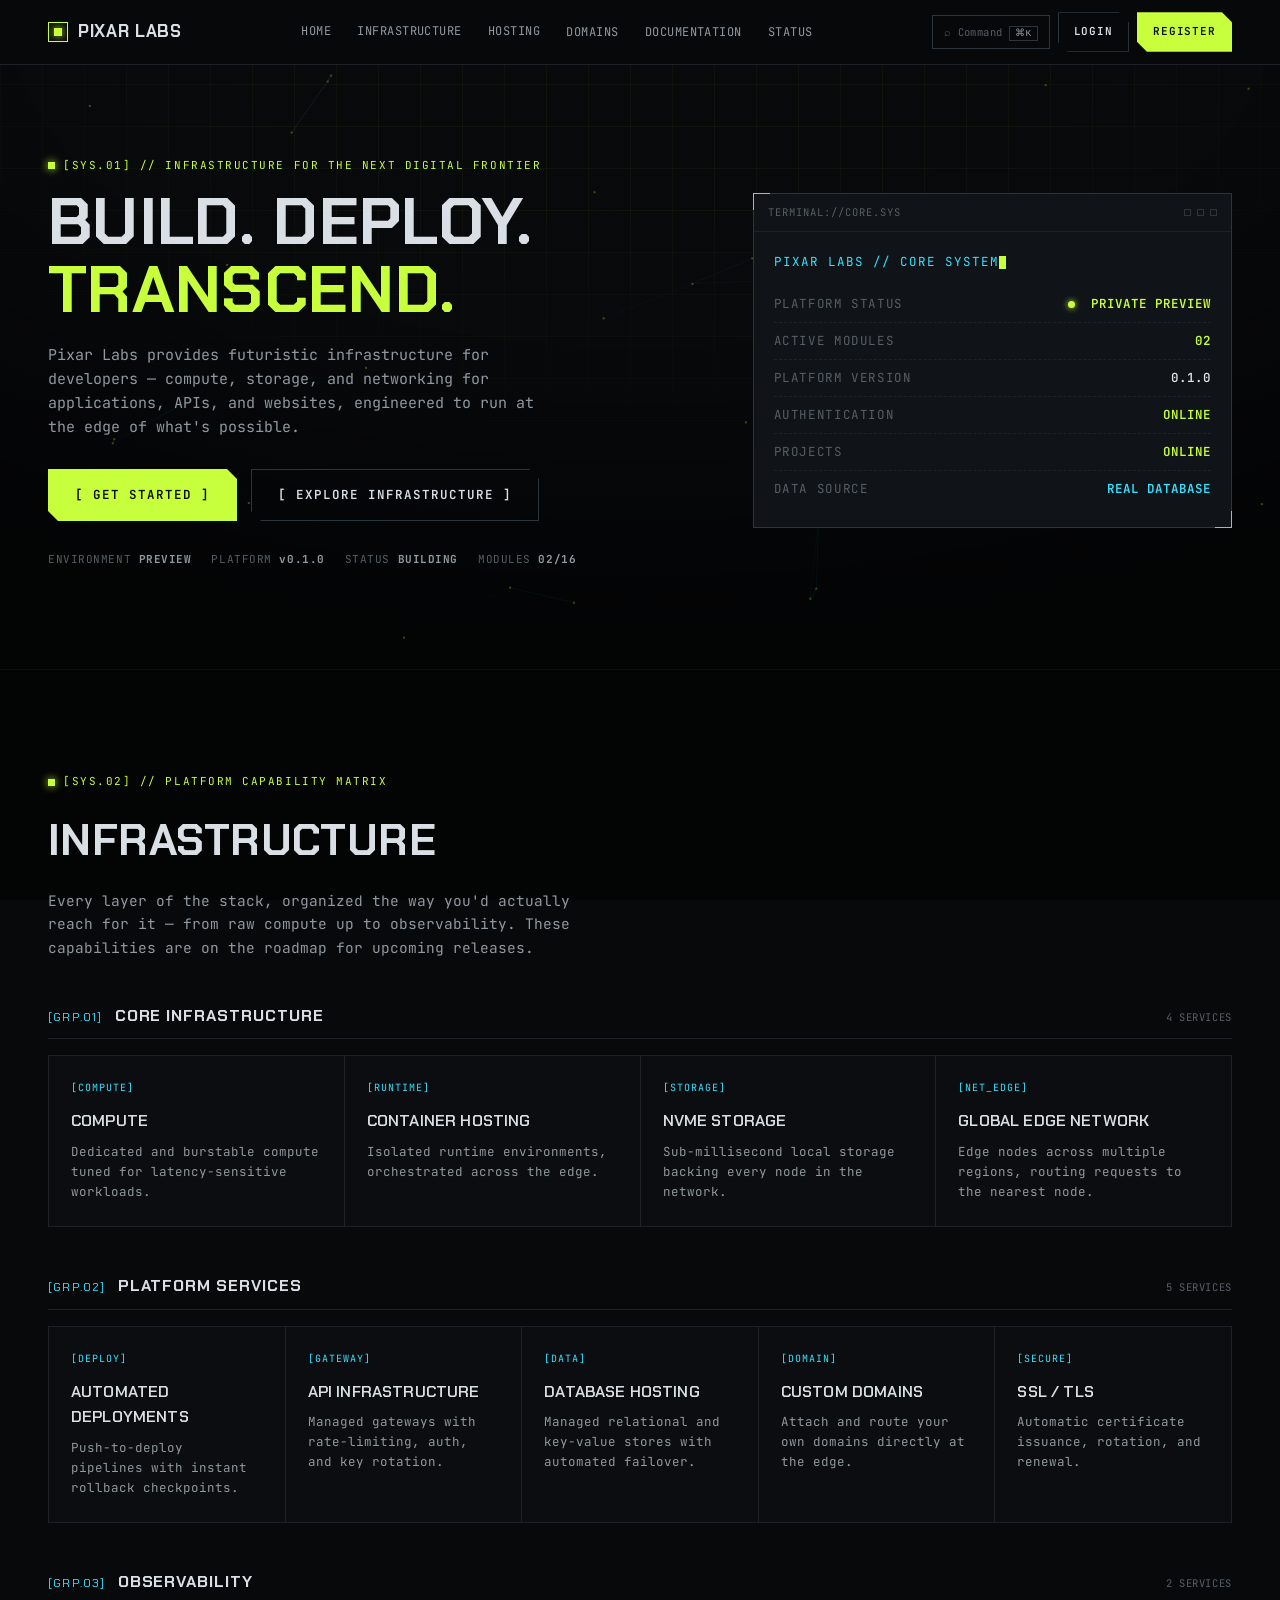
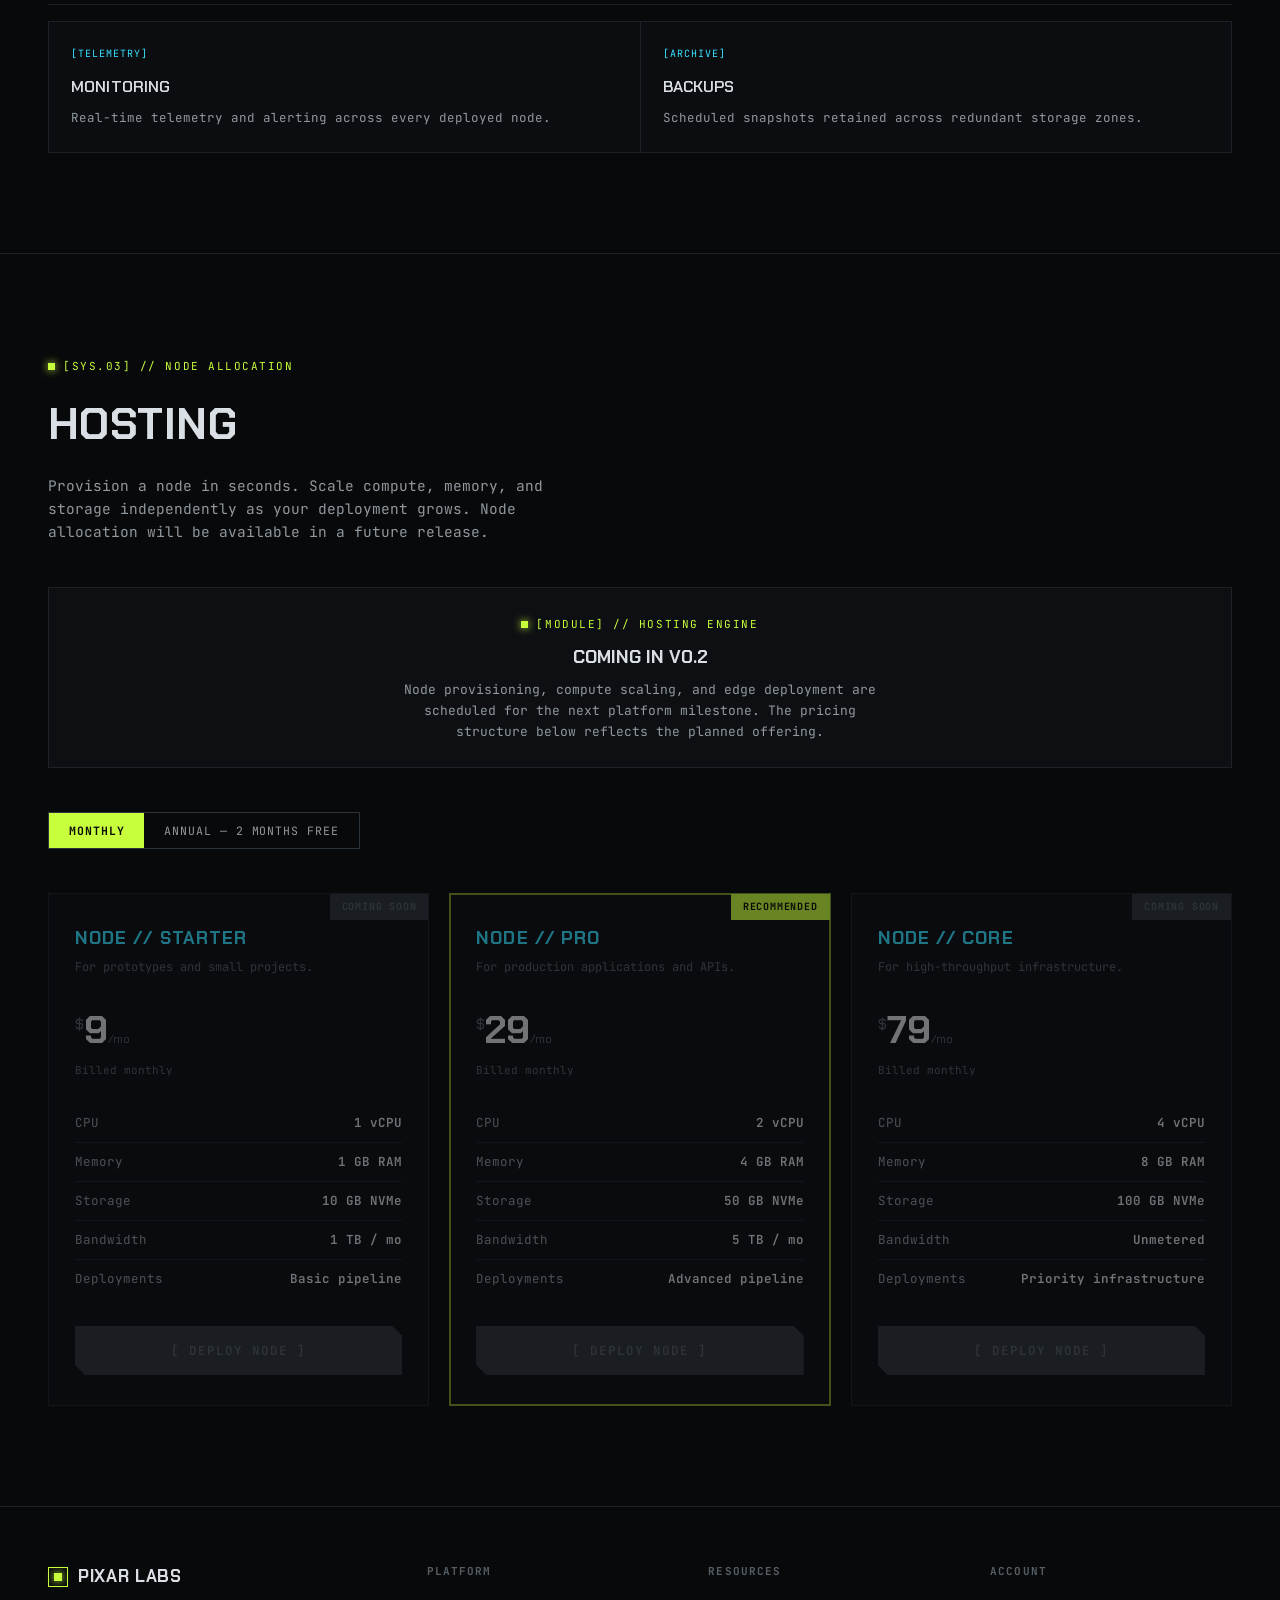
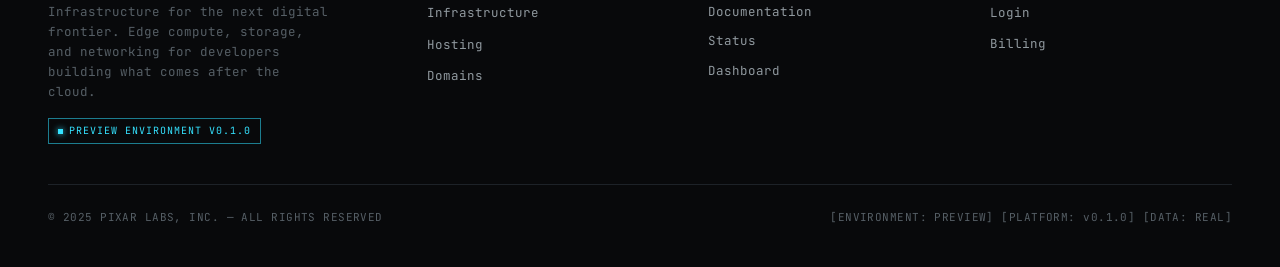
==== public/index.html @ 9d943b20 "Pixar Labs v0.1.0 — auth + projects" ====
<!DOCTYPE html>
<html lang="en">
<head>
<meta charset="UTF-8">
<meta name="viewport" content="width=device-width, initial-scale=1.0">
<title>Pixar Labs // Infrastructure for the Next Digital Frontier</title>
<link rel="preconnect" href="https://fonts.googleapis.com">
<link href="https://fonts.googleapis.com/css2?family=Chakra+Petch:wght@400;500;600;700&family=JetBrains+Mono:wght@400;500;600;700;800&display=swap" rel="stylesheet">
<link rel="stylesheet" href="css/style.css">
</head>
<body>

<div class="bg-grid"></div>
<div class="bg-scanline"></div>
<div class="bg-vignette"></div>

<header>
  <div class="nav-wrap">
    <a href="index.html" class="logo">
      <span class="mark"></span> Pixar Labs
    </a>
    <nav class="nav-links">
      <a href="#hero">Home</a>
      <a href="#infrastructure">Infrastructure</a>
      <a href="#hosting">Hosting</a>
      <a href="dashboard.html" id="navDashboardLink" style="display:none;">Dashboard</a>
      <button class="navlink" onclick="showStatusModal('Domains')">Domains</button>
      <button class="navlink" onclick="showStatusModal('Documentation')">Documentation</button>
      <button class="navlink" onclick="showStatusModal('Status')">Status</button>
    </nav>
    <div class="nav-actions">
      <button class="cmdk-trigger" onclick="openCmdk()" aria-label="Open command palette">⌕ <span class="hint">Command <kbd>⌘K</kbd></span></button>
      <a class="btn btn-sm" href="login.html" id="navLoginBtn">Login</a>
      <a class="btn btn-primary btn-sm" href="signup.html" id="navRegisterBtn">Register</a>
      <div class="nav-user" id="navUserArea" style="display:none;">
        <span class="name" id="navUserName"></span>
        <button class="btn btn-ghost-sm" onclick="handleLogout()">Logout</button>
      </div>
      <button class="mobile-toggle" onclick="toggleMobileMenu()" aria-label="Toggle menu">
        <span></span><span></span><span></span>
      </button>
    </div>
  </div>
</header>

<div class="mobile-menu" id="mobileMenu">
  <div class="container">
    <a href="#hero" onclick="toggleMobileMenu()">Home</a>
    <a href="#infrastructure" onclick="toggleMobileMenu()">Infrastructure</a>
    <a href="#hosting" onclick="toggleMobileMenu()">Hosting</a>
    <a href="dashboard.html" id="mobileDashboardLink" style="display:none;" onclick="toggleMobileMenu()">Dashboard</a>
    <button class="navlink" onclick="showStatusModal('Domains');toggleMobileMenu();">Domains</button>
    <button class="navlink" onclick="showStatusModal('Documentation');toggleMobileMenu();">Documentation</button>
    <button class="navlink" onclick="showStatusModal('Status');toggleMobileMenu();">Status</button>
    <a href="login.html" class="navlink" id="mobileLoginBtn" onclick="toggleMobileMenu()">Login</a>
    <a href="signup.html" class="navlink" id="mobileRegisterBtn" onclick="toggleMobileMenu()">Register</a>
    <button class="navlink" id="mobileLogoutBtn" onclick="handleLogout();toggleMobileMenu();" style="display:none;">Logout</button>
  </div>
</div>

<section class="hero" id="hero">
  <canvas id="netCanvas"></canvas>
  <div class="container hero-grid">
    <div>
      <div class="eyebrow">[SYS.01] // Infrastructure for the next digital frontier</div>
      <h1>Build. Deploy.<br><span>Transcend.</span></h1>
      <p class="lead">Pixar Labs provides futuristic infrastructure for developers — compute, storage, and networking for applications, APIs, and websites, engineered to run at the edge of what's possible.</p>
      <div class="hero-cta">
        <a class="btn btn-primary" href="signup.html" id="heroCtaRegister">[ Get Started ]</a>
        <a class="btn btn-primary" href="dashboard.html" id="heroCtaDashboard" style="display:none;">[ Launch Project ]</a>
        <a class="btn" href="#infrastructure">[ Explore Infrastructure ]</a>
      </div>
      <div class="hero-meta">
        <span>ENVIRONMENT <b>PREVIEW</b></span>
        <span>PLATFORM <b>v0.1.0</b></span>
        <span>STATUS <b>BUILDING</b></span>
        <span>MODULES <b>02/16</b></span>
      </div>
    </div>

    <div class="term">
      <div class="term-bar">
        <span>terminal://core.sys</span>
        <div class="term-dots"><span></span><span></span><span></span></div>
      </div>
      <div class="term-body">
        <div class="term-title">PIXAR LABS // CORE SYSTEM<span class="term-cursor"></span></div>
        <div class="term-row"><span class="k">PLATFORM STATUS</span><span class="v ok"><span class="status-dot"></span>&nbsp; PRIVATE PREVIEW</span></div>
        <div class="term-row"><span class="k">ACTIVE MODULES</span><span class="v ok">02</span></div>
        <div class="term-row"><span class="k">PLATFORM VERSION</span><span class="v">0.1.0</span></div>
        <div class="term-row"><span class="k">AUTHENTICATION</span><span class="v ok">ONLINE</span></div>
        <div class="term-row"><span class="k">PROJECTS</span><span class="v ok">ONLINE</span></div>
        <div class="term-row"><span class="k">DATA SOURCE</span><span class="v low">REAL DATABASE</span></div>
      </div>
    </div>
  </div>
</section>

<section class="section" id="infrastructure">
  <div class="container">
    <div class="section-head">
      <div class="eyebrow">[SYS.02] // Platform capability matrix</div>
      <h2>Infrastructure</h2>
      <p>Every layer of the stack, organized the way you'd actually reach for it — from raw compute up to observability. These capabilities are on the roadmap for upcoming releases.</p>
    </div>
    <div id="infraGroups"></div>
  </div>
</section>

<section class="section" id="hosting">
  <div class="container">
    <div class="section-head">
      <div class="eyebrow">[SYS.03] // Node allocation</div>
      <h2>Hosting</h2>
      <p>Provision a node in seconds. Scale compute, memory, and storage independently as your deployment grows. Node allocation will be available in a future release.</p>
    </div>

    <div class="coming-soon-banner">
      <div class="eyebrow">[MODULE] // Hosting Engine</div>
      <h3>Coming in v0.2</h3>
      <p>Node provisioning, compute scaling, and edge deployment are scheduled for the next platform milestone. The pricing structure below reflects the planned offering.</p>
    </div>

    <div class="pricing-toggle">
      <button class="active" id="toggleMonthly" onclick="setCycle('monthly')">Monthly</button>
      <button id="toggleAnnual" onclick="setCycle('annual')">Annual — 2 months free</button>
    </div>

    <div class="plans" id="plansGrid"></div>
  </div>
</section>

<footer>
  <div class="container">
    <div class="footer-grid">
      <div class="footer-brand">
        <div class="logo"><span class="mark"></span> Pixar Labs</div>
        <p>Infrastructure for the next digital frontier. Edge compute, storage, and networking for developers building what comes after the cloud.</p>
        <div class="env-tag" style="margin-top:16px;">Preview Environment v0.1.0</div>
      </div>
      <div>
        <h4>Platform</h4>
        <a href="#infrastructure">Infrastructure</a>
        <a href="#hosting">Hosting</a>
        <button class="navlink" onclick="showStatusModal('Domains')">Domains</button>
      </div>
      <div>
        <h4>Resources</h4>
        <button class="navlink" onclick="showStatusModal('Documentation')">Documentation</button>
        <button class="navlink" onclick="showStatusModal('Status')">Status</button>
        <a href="dashboard.html">Dashboard</a>
      </div>
      <div>
        <h4>Account</h4>
        <a href="login.html" id="footerLoginBtn">Login</a>
        <button class="navlink" onclick="showStatusModal('Billing')">Billing</button>
      </div>
    </div>
    <div class="footer-bottom">
      <span>© 2025 PIXAR LABS, INC. — ALL RIGHTS RESERVED</span>
      <span>[ENVIRONMENT: PREVIEW] [PLATFORM: v0.1.0] [DATA: REAL]</span>
    </div>
  </div>
</footer>

<!-- Status Modal -->
<div class="modal-overlay" id="modalOverlay">
  <div class="modal-box" id="modalBox">
    <div class="modal-bar">
      <span id="modalBarLabel">Module Status</span>
      <button onclick="closeModal()" aria-label="Close">×</button>
    </div>
    <div class="modal-body">
      <div class="status-chip" id="modalChip">NOT ENABLED</div>
      <h3 id="modalTitle">Module Status</h3>
      <p id="modalMsg"></p>
      <button class="btn btn-block" onclick="closeModal()">[ Acknowledge ]</button>
    </div>
  </div>
</div>

<!-- Command Palette -->
<div class="cmdk-overlay" id="cmdkOverlay">
  <div class="cmdk-box">
    <div class="cmdk-head">Pixar Labs // Command</div>
    <div class="cmdk-input-row">
      <input id="cmdkInput" type="text" placeholder="Search commands..." autocomplete="off">
    </div>
    <div class="cmdk-list" id="cmdkList"></div>
  </div>
</div>

<div class="toast-stack" id="toastStack"></div>

<script src="js/app.js"></script>
<script>
// Page-specific init
document.addEventListener("DOMContentLoaded", () => {
  initNetworkCanvas();
  initCommandPalette();
  renderInfra();
  renderPlans();
  checkAuthState();
});
</script>
</body>
</html>
---- public/css/style.css ----
/* ============================================================
   PIXAR LABS — DESIGN SYSTEM (v0.1.0)
   ============================================================ */
:root{
  --bg:            #08090b;
  --bg-alt:        #0b0d10;
  --panel:         #0d0f13;
  --panel-raised:  #101318;
  --border:        #1d2228;
  --border-bright: #2c343c;
  --text:          #d9dfe4;
  --text-mid:      #90999f;
  --text-dim:      #565f66;
  --accent:        #c8ff3d;
  --accent-dim:    #7c9b2a;
  --accent-2:      #35e2ff;
  --accent-2-dim:  #1c7d8f;
  --danger:        #ff4d5e;
  --warn:          #ffb020;
  --neutral:       #7d8790;
  --font-display:  'Chakra Petch', sans-serif;
  --font-mono:     'JetBrains Mono', monospace;
  --grid-line:     rgba(200,255,61,0.035);
}

*{margin:0;padding:0;box-sizing:border-box;}
html{scroll-behavior:smooth;}
body{
  background:var(--bg);
  color:var(--text);
  font-family:var(--font-mono);
  font-size:14px;
  line-height:1.6;
  overflow-x:hidden;
  position:relative;
  min-height:100vh;
}
::selection{background:var(--accent);color:#08090b;}
a{color:inherit;text-decoration:none;}
button{font-family:inherit;cursor:pointer;}
ul{list-style:none;}
img{max-width:100%;display:block;}
input,select,textarea{font-family:inherit;}

a:focus-visible, button:focus-visible, input:focus-visible, select:focus-visible, textarea:focus-visible{
  outline:2px solid var(--accent);
  outline-offset:2px;
}

/* ============================================================
   AMBIENT LAYERS
   ============================================================ */
.bg-grid{
  position:fixed;inset:0;z-index:0;pointer-events:none;
  background-image:
    linear-gradient(var(--grid-line) 1px, transparent 1px),
    linear-gradient(90deg, var(--grid-line) 1px, transparent 1px);
  background-size:42px 42px;
  mask-image:radial-gradient(ellipse 80% 60% at 50% 0%, black 40%, transparent 90%);
}
.bg-scanline{
  position:fixed;inset:0;z-index:1;pointer-events:none;
  background:repeating-linear-gradient(to bottom, rgba(255,255,255,0.018) 0px, rgba(255,255,255,0.018) 1px, transparent 1px, transparent 3px);
  opacity:.5;
}
.bg-vignette{
  position:fixed;inset:0;z-index:1;pointer-events:none;
  background:radial-gradient(ellipse 90% 70% at 50% 0%, transparent 55%, rgba(0,0,0,0.55) 100%);
}
@media (prefers-reduced-motion: reduce){
  html{scroll-behavior:auto;}
  *{animation-duration:0.001s !important; animation-iteration-count:1 !important; transition-duration:0.001s !important;}
}

/* ============================================================
   TECHNICAL PRIMITIVES
   ============================================================ */
.eyebrow{
  display:inline-flex;align-items:center;gap:8px;
  font-size:11px;letter-spacing:.14em;color:var(--accent);
  text-transform:uppercase;margin-bottom:14px;
}
.eyebrow::before{content:"";width:7px;height:7px;background:var(--accent);box-shadow:0 0 8px var(--accent);display:inline-block;}
.section-head{max-width:760px;margin-bottom:44px;}
.section-head h2{font-family:var(--font-display);font-weight:700;font-size:clamp(28px,4vw,44px);letter-spacing:.01em;text-transform:uppercase;margin-bottom:14px;}
.section-head p{color:var(--text-mid);max-width:560px;font-size:14.5px;}
.container{max-width:1240px;margin:0 auto;padding:0 28px;}
.section{position:relative;z-index:2;padding:100px 0;border-bottom:1px solid var(--border);}

.status-dot{width:7px;height:7px;border-radius:50%;display:inline-block;background:var(--accent);box-shadow:0 0 6px var(--accent);animation:pulse-dot 2.4s ease-in-out infinite;}
.status-dot.warn{background:var(--warn);box-shadow:0 0 6px var(--warn);}
.status-dot.danger{background:var(--danger);box-shadow:0 0 6px var(--danger);}
.status-dot.neutral{background:var(--neutral);box-shadow:none;animation:none;}
.status-dot.cyan{background:var(--accent-2);box-shadow:0 0 6px var(--accent-2);}
@keyframes pulse-dot{0%,100%{opacity:1;}50%{opacity:.35;}}

.btn{
  font-family:var(--font-mono);font-size:12.5px;font-weight:600;letter-spacing:.08em;text-transform:uppercase;
  padding:15px 26px;border:1px solid var(--border-bright);background:transparent;color:var(--text);
  display:inline-flex;align-items:center;gap:10px;position:relative;
  transition:border-color .18s ease, color .18s ease, background .18s ease;
  clip-path:polygon(0 0, calc(100% - 10px) 0, 100% 10px, 100% 100%, 10px 100%, 0 calc(100% - 10px));
}
.btn:hover{border-color:var(--accent);color:var(--accent);}
.btn-primary{background:var(--accent);border-color:var(--accent);color:#0a0c05;}
.btn-primary:hover{background:#d9ff6b;border-color:#d9ff6b;color:#0a0c05;box-shadow:0 0 22px rgba(200,255,61,0.35);}
.btn-primary:disabled{opacity:.4;cursor:not-allowed;box-shadow:none;background:var(--accent);}
.btn-ghost-sm{padding:8px 12px;font-size:10.5px;}
.btn-block{width:100%;justify-content:center;}
.btn-sm{padding:10px 16px;font-size:11px;}
.btn-cyan{border-color:var(--accent-2-dim);color:var(--accent-2);}
.btn-cyan:hover{border-color:var(--accent-2);color:var(--accent-2);box-shadow:0 0 16px rgba(53,226,255,.2);}
.btn-danger{border-color:#7a2028;color:var(--danger);}
.btn-danger:hover{border-color:var(--danger);color:var(--danger);box-shadow:0 0 16px rgba(255,77,94,.2);}

.panel{background:var(--panel);border:1px solid var(--border);position:relative;}
.panel::before{content:"";position:absolute;top:-1px;left:-1px;width:14px;height:14px;border-top:1px solid var(--accent);border-left:1px solid var(--accent);opacity:.8;}
.panel::after{content:"";position:absolute;bottom:-1px;right:-1px;width:14px;height:14px;border-bottom:1px solid var(--accent);border-right:1px solid var(--accent);opacity:.8;}
.panel.cyan::before{border-color:var(--accent-2);}
.panel.cyan::after{border-color:var(--accent-2);}
.panel.danger::before{border-color:var(--danger);}
.panel.danger::after{border-color:var(--danger);}
.panel-head{display:flex;align-items:center;justify-content:space-between;padding:12px 16px;border-bottom:1px solid var(--border);font-size:11px;letter-spacing:.1em;color:var(--text-dim);text-transform:uppercase;gap:10px;flex-wrap:wrap;}
.panel-head .id{color:var(--accent-2);}
.panel-body{padding:18px;}

.badge{font-size:10px;letter-spacing:.08em;padding:3px 8px;border:1px solid var(--border-bright);color:var(--text-mid);text-transform:uppercase;display:inline-flex;align-items:center;gap:6px;white-space:nowrap;}
.badge.on{color:var(--accent);border-color:var(--accent-dim);}
.badge.warn{color:var(--warn);border-color:#7a5a1a;}
.badge.danger{color:var(--danger);border-color:#7a2028;}
.badge.cyan{color:var(--accent-2);border-color:var(--accent-2-dim);}
.badge.neutral{color:var(--text-dim);border-color:var(--border-bright);}
.badge.live{color:var(--accent);border-color:var(--accent-dim);}
.badge.live::before{content:"";width:5px;height:5px;background:var(--accent);box-shadow:0 0 6px var(--accent);border-radius:50%;display:inline-block;}
.badge.soon{color:var(--text-dim);border-color:var(--border-bright);}

.env-tag{
  font-size:10px;letter-spacing:.1em;color:var(--accent-2);
  border:1px solid var(--accent-2-dim);padding:4px 9px;text-transform:uppercase;
  display:inline-flex;align-items:center;gap:6px;white-space:nowrap;
}
.env-tag::before{content:"";width:5px;height:5px;background:var(--accent-2);box-shadow:0 0 6px var(--accent-2);}
.demo-note{font-size:9.5px;letter-spacing:.08em;color:var(--text-dim);text-transform:uppercase;margin-top:6px;}

/* ============================================================
   NAV
   ============================================================ */
header{position:sticky;top:0;z-index:50;background:rgba(8,9,11,0.92);border-bottom:1px solid var(--border);}
.nav-wrap{display:flex;align-items:center;justify-content:space-between;padding:0 28px;height:64px;max-width:1240px;margin:0 auto;gap:14px;}
.logo{display:flex;align-items:center;gap:10px;font-family:var(--font-display);font-weight:700;font-size:17px;letter-spacing:.04em;text-transform:uppercase;flex-shrink:0;}
.logo .mark{width:20px;height:20px;border:1px solid var(--accent);position:relative;display:inline-flex;align-items:center;justify-content:center;}
.logo .mark::before{content:"";width:8px;height:8px;background:var(--accent);box-shadow:0 0 8px var(--accent);}
.nav-links{display:flex;align-items:center;gap:2px;}
.nav-links a, .nav-links button.navlink{padding:10px 12px;font-size:12px;letter-spacing:.04em;color:var(--text-mid);text-transform:uppercase;background:transparent;border:none;transition:color .15s ease;}
.nav-links a:hover, .nav-links button.navlink:hover{color:var(--accent);}
.nav-actions{display:flex;align-items:center;gap:8px;}
.nav-actions .btn{padding:10px 15px;}
.cmdk-trigger{
  display:flex;align-items:center;gap:6px;
  padding:9px 11px;border:1px solid var(--border-bright);background:transparent;color:var(--text-dim);
  font-size:10.5px;letter-spacing:.04em;
}
.cmdk-trigger:hover{color:var(--accent-2);border-color:var(--accent-2-dim);}
.cmdk-trigger kbd{border:1px solid var(--border-bright);padding:1px 5px;font-size:9.5px;color:var(--text-mid);}

.mobile-toggle{display:none;width:38px;height:38px;border:1px solid var(--border-bright);background:transparent;color:var(--text);align-items:center;justify-content:center;flex-direction:column;gap:4px;flex-shrink:0;}
.mobile-toggle span{width:16px;height:1px;background:var(--text);display:block;}

.mobile-menu{display:none;position:fixed;inset:64px 0 0 0;background:var(--bg);z-index:49;border-top:1px solid var(--border);overflow-y:auto;}
.mobile-menu.open{display:block;}
.mobile-menu .container{padding:24px 28px;}
.mobile-menu a, .mobile-menu button.navlink{display:block;width:100%;text-align:left;padding:16px 0;border-bottom:1px solid var(--border);font-size:14px;letter-spacing:.05em;text-transform:uppercase;color:var(--text-mid);background:transparent;border-left:none;border-right:none;border-top:none;}
.mobile-menu .btn{margin-top:20px;}

.nav-user{display:flex;align-items:center;gap:10px;font-size:12px;color:var(--text-mid);}
.nav-user .name{color:var(--text);font-weight:600;}

/* ============================================================
   HERO
   ============================================================ */
.hero{padding:88px 0 100px;position:relative;border-bottom:1px solid var(--border);overflow:hidden;}
.hero-grid{display:grid;grid-template-columns:1.15fr .85fr;gap:56px;align-items:center;position:relative;z-index:2;}
.hero h1{font-family:var(--font-display);font-weight:700;font-size:clamp(38px,6vw,66px);line-height:1.02;letter-spacing:.005em;text-transform:uppercase;margin-bottom:20px;}
.hero h1 span{color:var(--accent);}
.hero p.lead{color:var(--text-mid);font-size:15px;max-width:520px;margin-bottom:30px;}
.hero-cta{display:flex;gap:14px;flex-wrap:wrap;margin-bottom:30px;}
.hero-meta{display:flex;gap:20px;flex-wrap:wrap;font-size:11px;color:var(--text-dim);letter-spacing:.05em;}
.hero-meta b{color:var(--text-mid);}
canvas#netCanvas{position:absolute;inset:0;width:100%;height:100%;z-index:1;opacity:.5;}

.term{background:var(--panel-raised);border:1px solid var(--border-bright);position:relative;z-index:2;}
.term::before{content:"";position:absolute;top:-1px;left:-1px;width:16px;height:16px;border-top:1px solid var(--accent-2);border-left:1px solid var(--accent-2);}
.term::after{content:"";position:absolute;bottom:-1px;right:-1px;width:16px;height:16px;border-bottom:1px solid var(--accent-2);border-right:1px solid var(--accent-2);}
.term-bar{display:flex;align-items:center;justify-content:space-between;padding:10px 14px;border-bottom:1px solid var(--border);font-size:10.5px;letter-spacing:.1em;color:var(--text-dim);text-transform:uppercase;}
.term-dots{display:flex;gap:6px;}
.term-dots span{width:7px;height:7px;border:1px solid var(--border-bright);display:block;}
.term-body{padding:20px;}
.term-title{color:var(--accent-2);font-size:12.5px;letter-spacing:.08em;margin-bottom:14px;}
.term-row{display:flex;align-items:center;justify-content:space-between;padding:8px 0;border-bottom:1px dashed var(--border);font-size:12.5px;}
.term-row:last-child{border-bottom:none;}
.term-row .k{color:var(--text-dim);letter-spacing:.05em;}
.term-row .v{color:var(--text);font-weight:600;}
.term-row .v.ok{color:var(--accent);}
.term-row .v.low{color:var(--accent-2);}
.term-cursor{display:inline-block;width:7px;height:13px;background:var(--accent);animation:blink 1s step-end infinite;vertical-align:middle;}
@keyframes blink{0%,49%{opacity:1;}50%,100%{opacity:0;}}

/* ============================================================
   INFRASTRUCTURE
   ============================================================ */
.infra-group{margin-bottom:46px;}
.infra-group:last-child{margin-bottom:0;}
.infra-group-head{display:flex;align-items:baseline;gap:12px;margin-bottom:16px;padding-bottom:10px;border-bottom:1px solid var(--border);}
.infra-group-head .num{font-family:var(--font-display);font-size:12px;color:var(--accent-2);letter-spacing:.1em;}
.infra-group-head h3{font-family:var(--font-display);font-size:16px;letter-spacing:.06em;text-transform:uppercase;color:var(--text);}
.infra-group-head span.count{margin-left:auto;font-size:10.5px;color:var(--text-dim);letter-spacing:.06em;}
.infra-grid{display:grid;grid-template-columns:repeat(auto-fit, minmax(230px,1fr));gap:1px;background:var(--border);border:1px solid var(--border);}
.infra-card{background:var(--bg-alt);padding:24px 22px;position:relative;transition:background .18s ease;}
.infra-card:hover{background:var(--panel-raised);}
.infra-card .tag{font-size:10px;color:var(--accent-2);letter-spacing:.1em;margin-bottom:12px;display:block;}
.infra-card h4{font-family:var(--font-display);font-size:16px;font-weight:600;text-transform:uppercase;margin-bottom:8px;letter-spacing:.01em;}
.infra-card p{color:var(--text-mid);font-size:12.5px;}

/* ============================================================
   HOSTING / PRICING
   ============================================================ */
.pricing-toggle{display:inline-flex;border:1px solid var(--border-bright);margin-bottom:44px;}
.pricing-toggle button{padding:10px 20px;background:transparent;border:none;color:var(--text-mid);font-size:11.5px;letter-spacing:.08em;text-transform:uppercase;}
.pricing-toggle button.active{background:var(--accent);color:#0a0c05;font-weight:700;}
.plans{display:grid;grid-template-columns:repeat(3,1fr);gap:20px;}
.plan{background:var(--panel);border:1px solid var(--border);padding:30px 26px;position:relative;display:flex;flex-direction:column;}
.plan.featured{border-color:var(--accent-dim);box-shadow:0 0 0 1px var(--accent-dim) inset;}
.plan .plan-tag{position:absolute;top:0;right:0;background:var(--accent);color:#0a0c05;font-size:10px;font-weight:700;letter-spacing:.08em;padding:5px 12px;text-transform:uppercase;}
.plan .plan-soon{position:absolute;top:0;right:0;background:var(--border-bright);color:var(--text-dim);font-size:10px;font-weight:700;letter-spacing:.08em;padding:5px 12px;text-transform:uppercase;}
.plan h3{font-family:var(--font-display);font-size:18px;letter-spacing:.06em;text-transform:uppercase;margin-bottom:6px;color:var(--accent-2);}
.plan .desc{color:var(--text-dim);font-size:12px;margin-bottom:22px;}
.plan .price{font-family:var(--font-display);font-size:38px;font-weight:700;margin-bottom:2px;}
.plan .price sup{font-size:14px;color:var(--text-dim);font-weight:500;}
.plan .price small{font-size:12px;color:var(--text-dim);font-weight:400;}
.plan .cycle-note{font-size:11px;color:var(--text-dim);margin-bottom:24px;}
.plan ul{margin-bottom:28px;flex:1;}
.plan li{display:flex;justify-content:space-between;padding:9px 0;border-bottom:1px solid var(--border);font-size:12.5px;color:var(--text-mid);}
.plan li:last-child{border-bottom:none;}
.plan li b{color:var(--text);font-weight:600;}
.plan-disabled{opacity:.5;pointer-events:none;}
.plan-disabled .btn-primary{background:var(--border-bright);border-color:var(--border-bright);color:var(--text-dim);}

.coming-soon-banner{
  background:var(--panel);border:1px solid var(--border);padding:24px;text-align:center;margin-bottom:44px;
}
.coming-soon-banner .eyebrow{justify-content:center;margin-bottom:10px;}
.coming-soon-banner h3{font-family:var(--font-display);font-size:18px;text-transform:uppercase;margin-bottom:8px;}
.coming-soon-banner p{color:var(--text-mid);font-size:13px;max-width:480px;margin:0 auto;}

/* ============================================================
   FOOTER
   ============================================================ */
footer{padding:56px 0 40px;position:relative;z-index:2;}
.footer-grid{display:grid;grid-template-columns:1.4fr repeat(3,1fr);gap:40px;padding-bottom:40px;border-bottom:1px solid var(--border);margin-bottom:24px;}
.footer-grid h4{font-size:11px;letter-spacing:.1em;color:var(--text-dim);text-transform:uppercase;margin-bottom:16px;}
.footer-grid a, .footer-grid button.navlink{display:block;width:100%;text-align:left;padding:6px 0;font-size:12.5px;color:var(--text-mid);background:transparent;border:none;}
.footer-grid a:hover, .footer-grid button.navlink:hover{color:var(--accent);}
.footer-brand p{color:var(--text-dim);font-size:12.5px;max-width:280px;margin-top:12px;}
.footer-bottom{display:flex;justify-content:space-between;align-items:center;flex-wrap:wrap;gap:10px;font-size:11px;color:var(--text-dim);letter-spacing:.04em;}

/* ============================================================
   AUTH PAGES
   ============================================================ */
.auth-page{display:flex;align-items:center;justify-content:center;min-height:100vh;padding:40px 20px;position:relative;z-index:2;}
.auth-card{width:100%;max-width:420px;background:var(--panel-raised);border:1px solid var(--border-bright);position:relative;}
.auth-card::before{content:"";position:absolute;top:-1px;left:-1px;width:16px;height:16px;border-top:1px solid var(--accent);border-left:1px solid var(--accent);}
.auth-card::after{content:"";position:absolute;bottom:-1px;right:-1px;width:16px;height:16px;border-bottom:1px solid var(--accent);border-right:1px solid var(--accent);}
.auth-head{padding:18px 24px;border-bottom:1px solid var(--border);}
.auth-head .logo{justify-content:center;margin-bottom:8px;}
.auth-head p{color:var(--text-dim);font-size:12px;text-align:center;}
.auth-body{padding:26px 24px;}
.auth-switch{font-size:12px;color:var(--text-mid);text-align:center;margin-top:16px;}
.auth-switch a{color:var(--accent-2);text-decoration:underline;}
.auth-switch a:hover{color:var(--accent);}

/* ============================================================
   MODAL
   ============================================================ */
.modal-overlay{position:fixed;inset:0;background:rgba(4,5,6,0.75);z-index:200;display:none;align-items:center;justify-content:center;padding:20px;}
.modal-overlay.open{display:flex;}
.modal-box{width:100%;max-width:440px;background:var(--panel-raised);border:1px solid var(--border-bright);position:relative;}
.modal-box::before{content:"";position:absolute;top:-1px;left:-1px;width:16px;height:16px;border-top:1px solid var(--accent-e, var(--neutral));border-left:1px solid var(--accent-e, var(--neutral));}
.modal-box::after{content:"";position:absolute;bottom:-1px;right:-1px;width:16px;height:16px;border-bottom:1px solid var(--accent-e, var(--neutral));border-right:1px solid var(--accent-e, var(--neutral));}
.modal-box.preview{--accent-e:var(--accent-2);}
.modal-box.comingsoon{--accent-e:var(--neutral);}
.modal-box.success{--accent-e:var(--accent);}
.modal-box.danger{--accent-e:var(--danger);}
.modal-bar{display:flex;justify-content:space-between;align-items:center;padding:12px 16px;border-bottom:1px solid var(--border);font-size:10.5px;letter-spacing:.1em;text-transform:uppercase;}
.modal-box.preview .modal-bar{color:var(--accent-2);}
.modal-box.comingsoon .modal-bar{color:var(--text-dim);}
.modal-box.success .modal-bar{color:var(--accent);}
.modal-box.danger .modal-bar{color:var(--danger);}
.modal-bar button{background:transparent;border:none;color:var(--text-dim);font-size:16px;line-height:1;}
.modal-body{padding:26px;text-align:left;}
.modal-body .status-chip{display:inline-block;font-size:10px;letter-spacing:.1em;margin-bottom:14px;padding:4px 10px;border:1px solid var(--border-bright);text-transform:uppercase;}
.modal-box.preview .status-chip{color:var(--accent-2);border-color:var(--accent-2-dim);}
.modal-box.comingsoon .status-chip{color:var(--text-dim);border-color:var(--border-bright);}
.modal-body h3{font-family:var(--font-display);font-size:20px;text-transform:uppercase;margin-bottom:10px;}
.modal-body p{color:var(--text-mid);font-size:13px;margin-bottom:22px;}

.form-row{margin-bottom:16px;}
.form-row label{display:block;font-size:10.5px;letter-spacing:.08em;color:var(--text-dim);text-transform:uppercase;margin-bottom:7px;}
.form-row input, .form-row select, .form-row textarea{
  width:100%;background:var(--bg-alt);border:1px solid var(--border-bright);color:var(--text);
  padding:11px 12px;font-family:var(--font-mono);font-size:13px;
}
.form-row select{appearance:none;background-image:linear-gradient(45deg, transparent 50%, var(--text-dim) 50%), linear-gradient(135deg, var(--text-dim) 50%, transparent 50%);background-position:calc(100% - 18px) center, calc(100% - 13px) center;background-size:5px 5px, 5px 5px;background-repeat:no-repeat;}
.form-row input:focus, .form-row select:focus, .form-row textarea:focus{border-color:var(--accent-2);}
.form-actions{display:flex;justify-content:flex-end;gap:10px;margin-top:22px;}

.error-msg{color:var(--danger);font-size:12px;margin-top:6px;display:none;}
.error-msg.visible{display:block;}

/* ============================================================
   TOAST
   ============================================================ */
.toast-stack{position:fixed;top:80px;right:20px;z-index:300;display:flex;flex-direction:column;gap:10px;width:min(320px, calc(100vw - 40px));}
.toast{background:var(--panel-raised);border:1px solid var(--border-bright);border-left:3px solid var(--neutral);padding:13px 16px;animation:toast-in .25s ease;position:relative;}
.toast.success{border-left-color:var(--accent);}
.toast.preview{border-left-color:var(--accent-2);}
.toast.info{border-left-color:var(--text-mid);}
.toast.danger{border-left-color:var(--danger);}
@keyframes toast-in{from{opacity:0;transform:translateX(14px);}to{opacity:1;transform:translateX(0);}}
.toast .t-head{font-size:10px;letter-spacing:.1em;color:var(--text-dim);margin-bottom:6px;text-transform:uppercase;}
.toast.success .t-head{color:var(--accent);}
.toast.preview .t-head{color:var(--accent-2);}
.toast.danger .t-head{color:var(--danger);}
.toast .t-msg{font-size:12px;color:var(--text);margin-bottom:2px;}
.toast .t-sub{font-size:11px;color:var(--text-dim);}

/* ============================================================
   COMMAND PALETTE
   ============================================================ */
.cmdk-overlay{position:fixed;inset:0;background:rgba(4,5,6,0.8);z-index:400;display:none;align-items:flex-start;justify-content:center;padding:14vh 20px 20px;}
.cmdk-overlay.open{display:flex;}
.cmdk-box{width:100%;max-width:520px;background:var(--panel-raised);border:1px solid var(--accent-2-dim);position:relative;}
.cmdk-box::before{content:"";position:absolute;top:-1px;left:-1px;width:16px;height:16px;border-top:1px solid var(--accent-2);border-left:1px solid var(--accent-2);}
.cmdk-box::after{content:"";position:absolute;bottom:-1px;right:-1px;width:16px;height:16px;border-bottom:1px solid var(--accent-2);border-right:1px solid var(--accent-2);}
.cmdk-head{padding:12px 16px;border-bottom:1px solid var(--border);font-size:10.5px;letter-spacing:.1em;color:var(--accent-2);text-transform:uppercase;}
.cmdk-input-row{border-bottom:1px solid var(--border);padding:4px 4px;}
.cmdk-input-row input{width:100%;background:transparent;border:none;color:var(--text);padding:12px 12px;font-family:var(--font-mono);font-size:14px;}
.cmdk-list{max-height:320px;overflow-y:auto;}
.cmdk-item{display:flex;align-items:center;gap:10px;width:100%;text-align:left;padding:12px 16px;background:transparent;border:none;color:var(--text-mid);font-size:13px;border-left:2px solid transparent;}
.cmdk-item .chev{color:var(--accent-2);}
.cmdk-item.active{background:var(--panel);color:var(--text);border-left-color:var(--accent-2);}
.cmdk-empty{padding:20px 16px;color:var(--text-dim);font-size:12.5px;}

/* ============================================================
   DASHBOARD
   ============================================================ */
.dash-page{position:relative;z-index:2;min-height:calc(100vh - 64px);}
.dash-shell{display:grid;grid-template-columns:230px 1fr;min-height:calc(100vh - 64px);}
.dash-sidebar{border-right:1px solid var(--border);background:var(--bg-alt);padding:22px 0;}
.dash-sidebar .grp-label{font-size:10px;letter-spacing:.1em;color:var(--text-dim);text-transform:uppercase;padding:0 20px;margin:18px 0 8px;}
.dash-sidebar .grp-label:first-child{margin-top:0;}
.dash-nav-item{display:flex;align-items:center;gap:10px;width:100%;text-align:left;padding:10px 20px;background:transparent;border:none;border-left:2px solid transparent;color:var(--text-mid);font-size:12.5px;letter-spacing:.03em;text-transform:uppercase;}
.dash-nav-item .mini{margin-left:auto;font-size:9px;color:var(--text-dim);}
.dash-nav-item:hover{color:var(--text);background:var(--panel);}
.dash-nav-item.active{color:var(--accent);border-left-color:var(--accent);background:var(--panel);}
.dash-main{padding:32px;overflow-x:hidden;}
.dash-topline{display:flex;justify-content:space-between;align-items:flex-start;margin-bottom:26px;flex-wrap:wrap;gap:12px;}
.dash-topline h1{font-family:var(--font-display);font-size:22px;text-transform:uppercase;letter-spacing:.03em;}
.dash-topline .breadcrumb{font-size:11px;color:var(--text-dim);letter-spacing:.06em;margin-top:4px;}
.dash-topline .actions{display:flex;gap:10px;flex-wrap:wrap;}

.stat-row{display:grid;grid-template-columns:repeat(4,1fr);gap:1px;background:var(--border);border:1px solid var(--border);margin-bottom:28px;}
.stat-cell{background:var(--panel);padding:20px 22px;}
.stat-cell .label{font-size:10.5px;color:var(--text-dim);letter-spacing:.08em;text-transform:uppercase;margin-bottom:10px;}
.stat-cell .value{font-family:var(--font-display);font-size:30px;font-weight:700;}
.stat-cell .value.ok{color:var(--accent);}

.dash-grid{display:grid;grid-template-columns:1.5fr 1fr;gap:20px;margin-bottom:20px;}
.dash-grid-2{display:grid;grid-template-columns:1fr 1fr;gap:20px;margin-bottom:20px;}

.table-scroll{overflow-x:auto;-webkit-overflow-scrolling:touch;}
table{width:100%;border-collapse:collapse;font-size:12.5px;min-width:460px;}
th{text-align:left;padding:10px 14px;border-bottom:1px solid var(--border-bright);color:var(--text-dim);font-size:10.5px;letter-spacing:.08em;text-transform:uppercase;font-weight:600;white-space:nowrap;}
td{padding:11px 14px;border-bottom:1px solid var(--border);color:var(--text-mid);white-space:nowrap;}
tr:last-child td{border-bottom:none;}
td.mono-strong{color:var(--text);font-weight:600;cursor:pointer;}
td.mono-strong:hover{color:var(--accent);}

.dash-empty{padding:56px 20px;text-align:center;}
.dash-empty .status-chip{display:inline-block;font-size:10px;letter-spacing:.12em;margin-bottom:14px;padding:4px 10px;border:1px solid var(--border-bright);text-transform:uppercase;}
.dash-empty.preview .status-chip{color:var(--accent-2);border-color:var(--accent-2-dim);}
.dash-empty.comingsoon .status-chip{color:var(--text-dim);}
.dash-empty h3{font-family:var(--font-display);font-size:20px;text-transform:uppercase;margin-bottom:10px;}
.dash-empty p{color:var(--text-dim);font-size:12.5px;max-width:380px;margin:0 auto;}

.dash-mobile-bar{display:none;padding:14px 20px;border-bottom:1px solid var(--border);align-items:center;justify-content:space-between;gap:10px;}
.dash-mobile-bar button{background:transparent;border:1px solid var(--border-bright);color:var(--text);padding:8px 12px;font-size:11px;letter-spacing:.06em;text-transform:uppercase;}

/* project detail */
.project-head{display:flex;justify-content:space-between;align-items:flex-start;gap:16px;flex-wrap:wrap;margin-bottom:22px;}
.project-back{font-size:11px;color:var(--text-dim);letter-spacing:.06em;text-transform:uppercase;margin-bottom:14px;display:inline-flex;align-items:center;gap:6px;background:transparent;border:none;}
.project-back:hover{color:var(--accent-2);}
.project-info-row{display:grid;grid-template-columns:repeat(4,1fr);gap:1px;background:var(--border);border:1px solid var(--border);margin-bottom:24px;}
.project-info-cell{background:var(--panel);padding:16px 18px;}
.project-info-cell .label{font-size:10px;color:var(--text-dim);letter-spacing:.08em;text-transform:uppercase;margin-bottom:8px;}
.project-info-cell .value{font-size:14px;color:var(--text);font-weight:600;}
.project-tabs{display:flex;gap:2px;border-bottom:1px solid var(--border);margin-bottom:22px;overflow-x:auto;}
.project-tab{padding:11px 16px;font-size:11.5px;letter-spacing:.05em;text-transform:uppercase;color:var(--text-mid);background:transparent;border:none;border-bottom:2px solid transparent;white-space:nowrap;}
.project-tab:hover{color:var(--text);}
.project-tab.active{color:var(--accent);border-bottom-color:var(--accent);}

/* account panel */
.account-grid{display:grid;grid-template-columns:1fr 1fr;gap:20px;margin-bottom:20px;}
.account-cell{background:var(--panel);padding:16px 18px;border:1px solid var(--border);}
.account-cell .label{font-size:10px;color:var(--text-dim);letter-spacing:.08em;text-transform:uppercase;margin-bottom:8px;}
.account-cell .value{font-size:14px;color:var(--text);font-weight:600;word-break:break-all;}

/* ============================================================
   RESPONSIVE
   ============================================================ */
@media (max-width:980px){
  .nav-links{display:none;}
  .nav-actions .btn:not(.icon-only){display:none;}
  .nav-actions .cmdk-trigger span.hint{display:none;}
  .mobile-toggle{display:flex;}
  .hero-grid{grid-template-columns:1fr;}
  .plans{grid-template-columns:1fr;}
  .footer-grid{grid-template-columns:1fr 1fr;}
  .dash-shell{grid-template-columns:1fr;}
  .dash-sidebar{display:none;position:fixed;top:64px;left:0;bottom:0;width:230px;z-index:60;overflow-y:auto;}
  .dash-sidebar.open{display:block;}
  .dash-mobile-bar{display:flex;}
  .stat-row{grid-template-columns:repeat(2,1fr);}
  .dash-grid, .dash-grid-2{grid-template-columns:1fr;}
  .project-info-row{grid-template-columns:repeat(2,1fr);}
  .account-grid{grid-template-columns:1fr;}
}
@media (max-width:600px){
  .section{padding:64px 0;}
  .hero{padding:58px 0 64px;}
  .footer-grid{grid-template-columns:1fr;gap:28px;}
  .stat-row{grid-template-columns:1fr 1fr;}
  .hero-meta{gap:12px;}
}
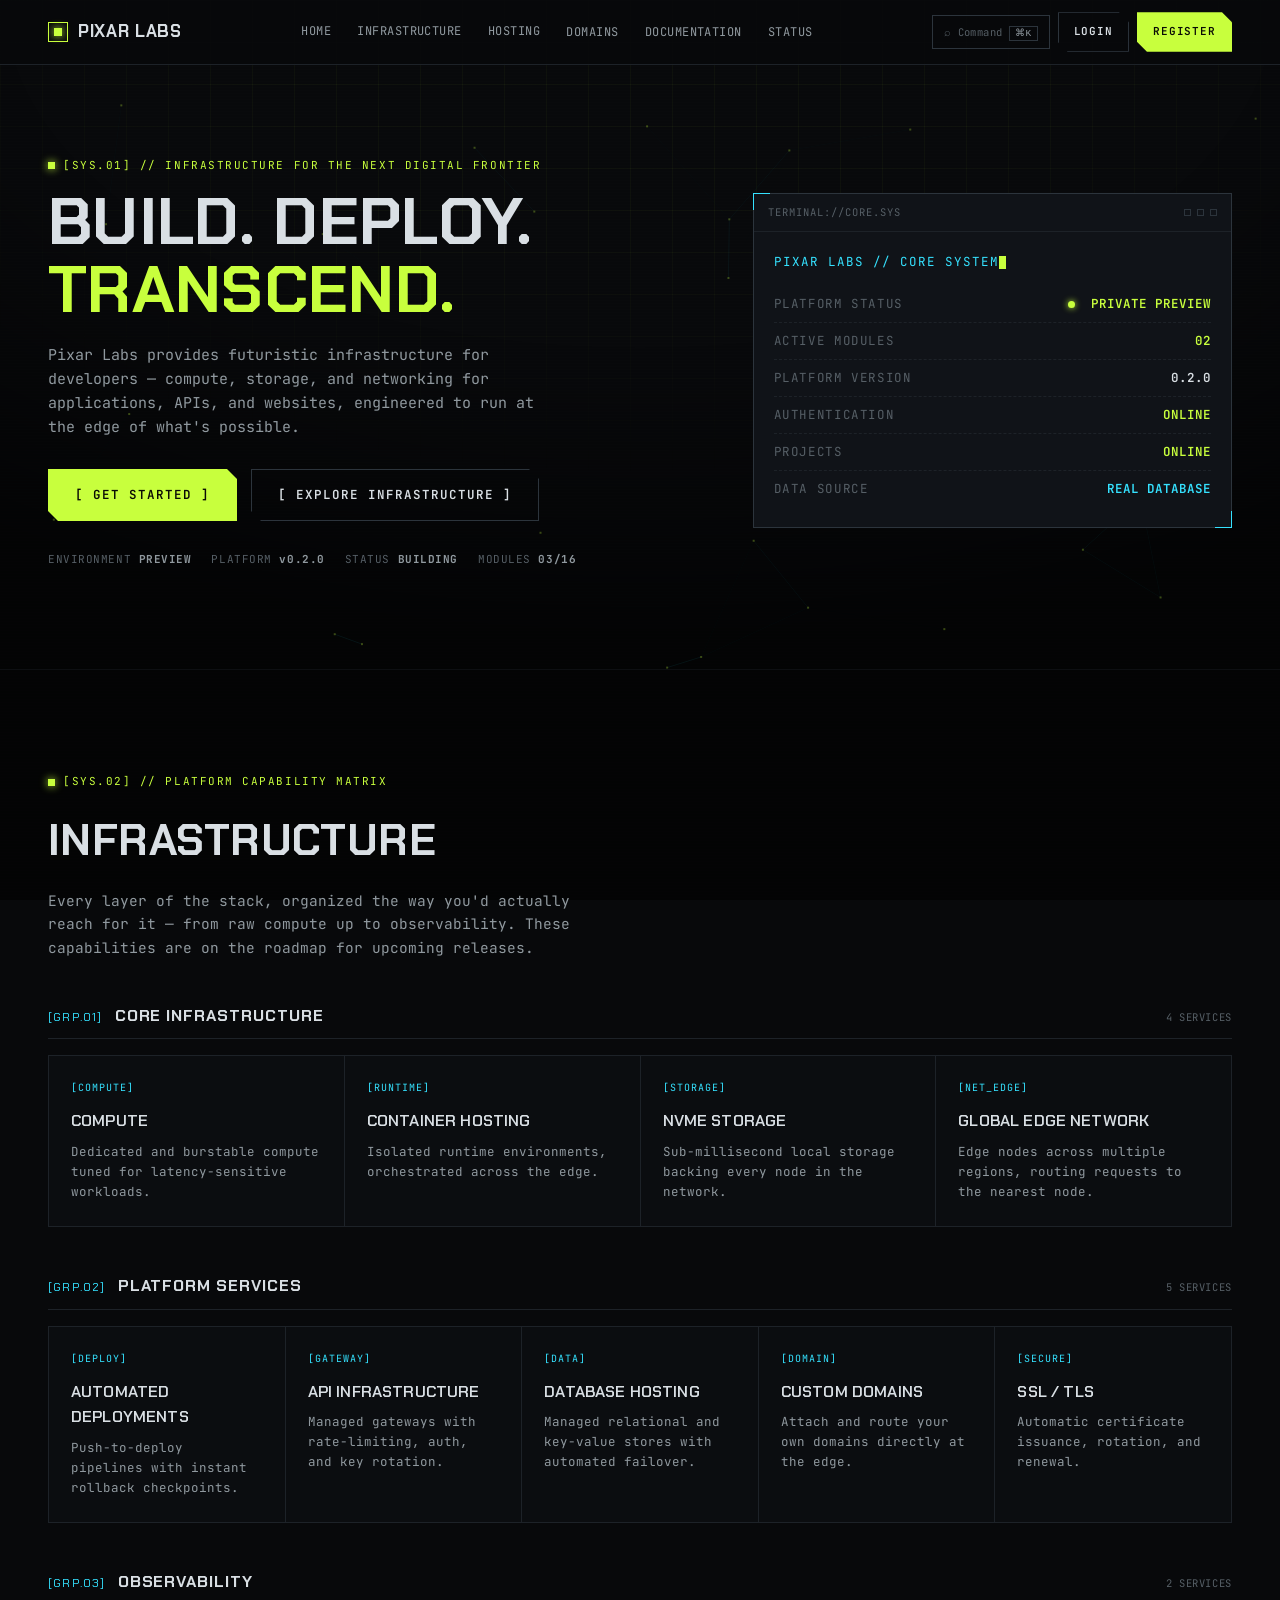
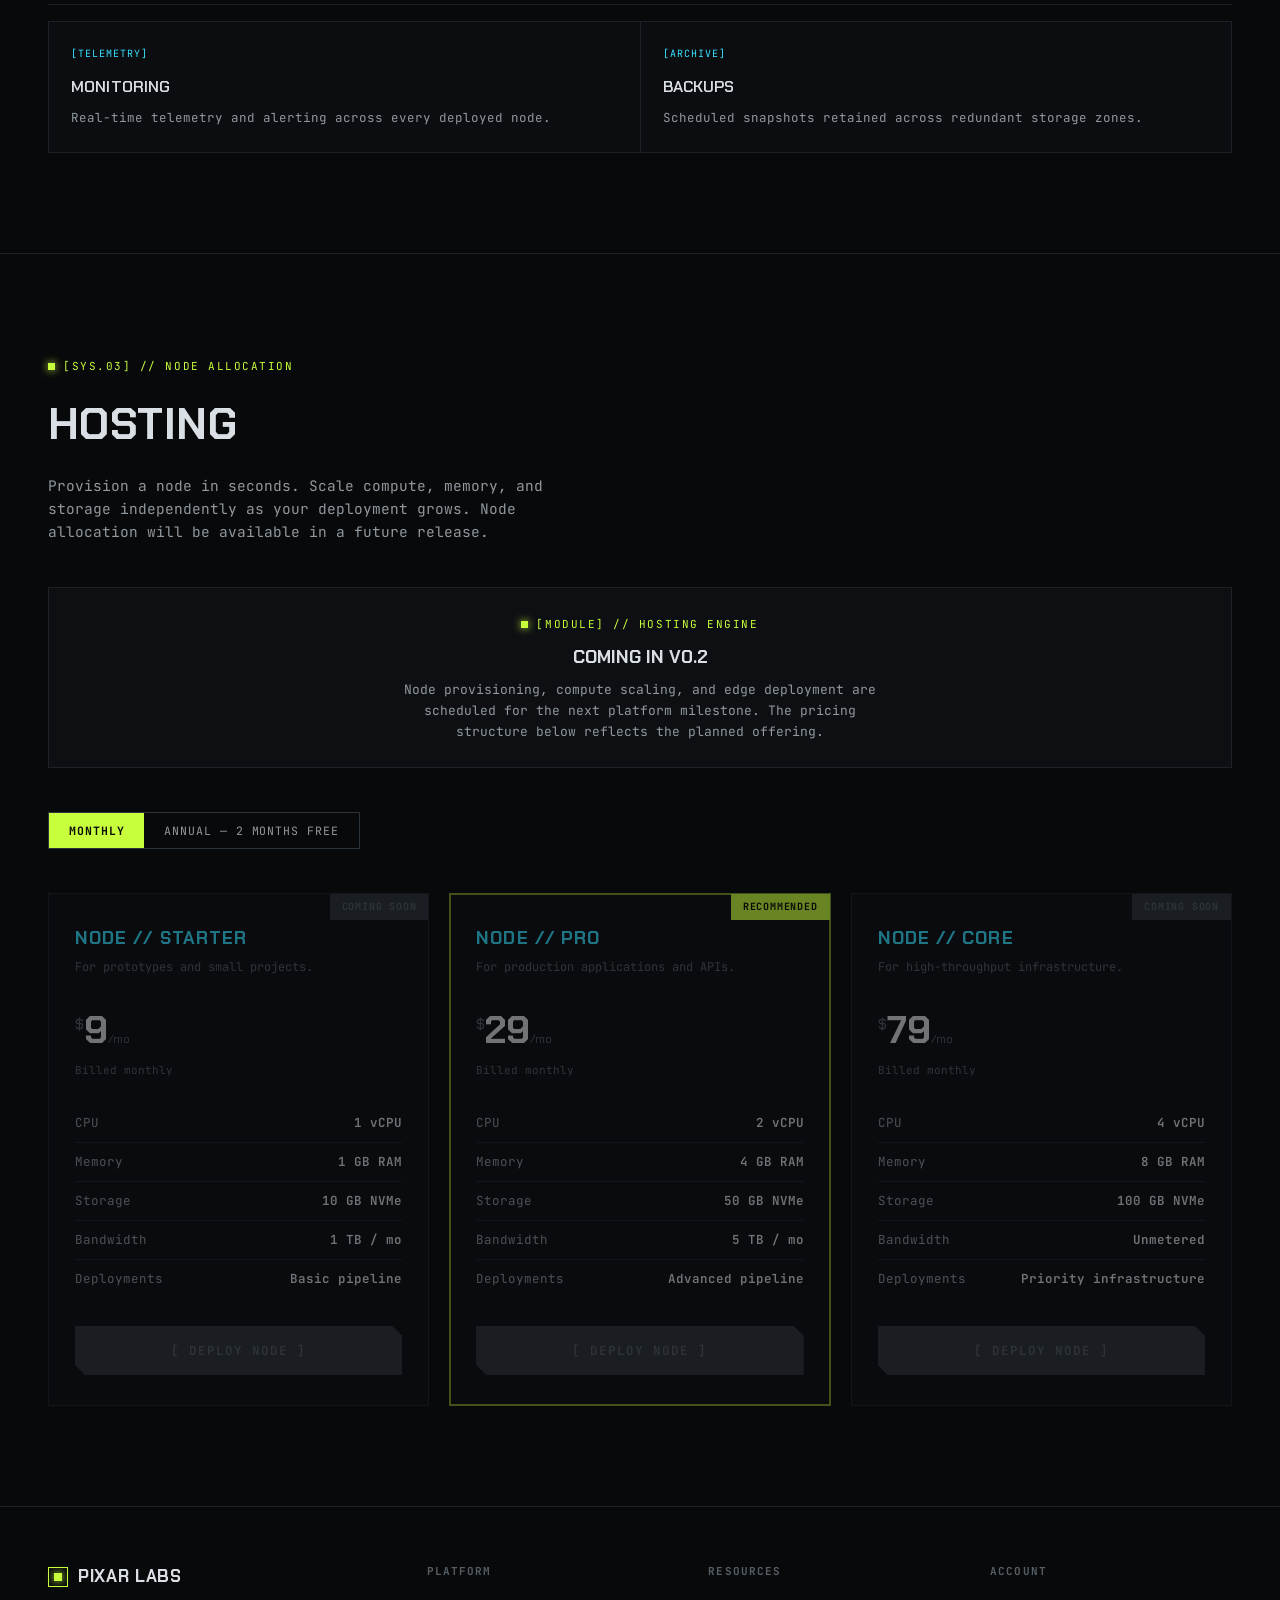
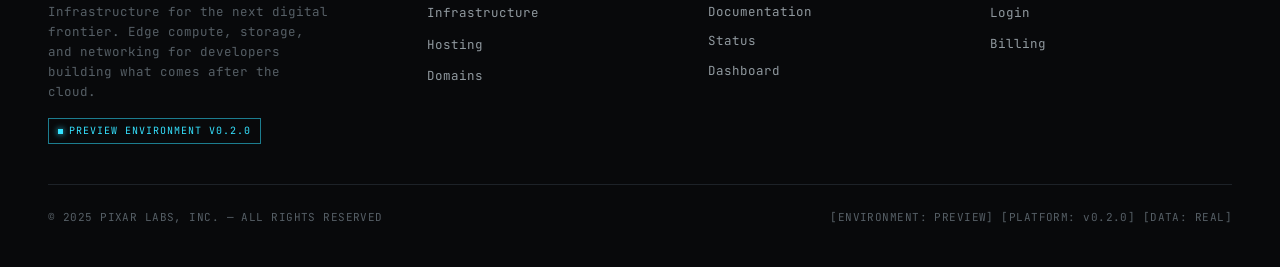
==== commit 0394874f: "Pixar Labs v0.2.0 — environment variables" ====
--- a/public/index.html
+++ b/public/index.html
@@ -72,9 +72,9 @@
       </div>
       <div class="hero-meta">
         <span>ENVIRONMENT <b>PREVIEW</b></span>
-        <span>PLATFORM <b>v0.1.0</b></span>
+        <span>PLATFORM <b>v0.2.0</b></span>
         <span>STATUS <b>BUILDING</b></span>
-        <span>MODULES <b>02/16</b></span>
+        <span>MODULES <b>03/16</b></span>
       </div>
     </div>
 
@@ -87,7 +87,7 @@
         <div class="term-title">PIXAR LABS // CORE SYSTEM<span class="term-cursor"></span></div>
         <div class="term-row"><span class="k">PLATFORM STATUS</span><span class="v ok"><span class="status-dot"></span>&nbsp; PRIVATE PREVIEW</span></div>
         <div class="term-row"><span class="k">ACTIVE MODULES</span><span class="v ok">02</span></div>
-        <div class="term-row"><span class="k">PLATFORM VERSION</span><span class="v">0.1.0</span></div>
+        <div class="term-row"><span class="k">PLATFORM VERSION</span><span class="v">0.2.0</span></div>
         <div class="term-row"><span class="k">AUTHENTICATION</span><span class="v ok">ONLINE</span></div>
         <div class="term-row"><span class="k">PROJECTS</span><span class="v ok">ONLINE</span></div>
         <div class="term-row"><span class="k">DATA SOURCE</span><span class="v low">REAL DATABASE</span></div>
@@ -136,7 +136,7 @@
       <div class="footer-brand">
         <div class="logo"><span class="mark"></span> Pixar Labs</div>
         <p>Infrastructure for the next digital frontier. Edge compute, storage, and networking for developers building what comes after the cloud.</p>
-        <div class="env-tag" style="margin-top:16px;">Preview Environment v0.1.0</div>
+        <div class="env-tag" style="margin-top:16px;">Preview Environment v0.2.0</div>
       </div>
       <div>
         <h4>Platform</h4>
@@ -158,7 +158,7 @@
     </div>
     <div class="footer-bottom">
       <span>© 2025 PIXAR LABS, INC. — ALL RIGHTS RESERVED</span>
-      <span>[ENVIRONMENT: PREVIEW] [PLATFORM: v0.1.0] [DATA: REAL]</span>
+      <span>[ENVIRONMENT: PREVIEW] [PLATFORM: v0.2.0] [DATA: REAL]</span>
     </div>
   </div>
 </footer>
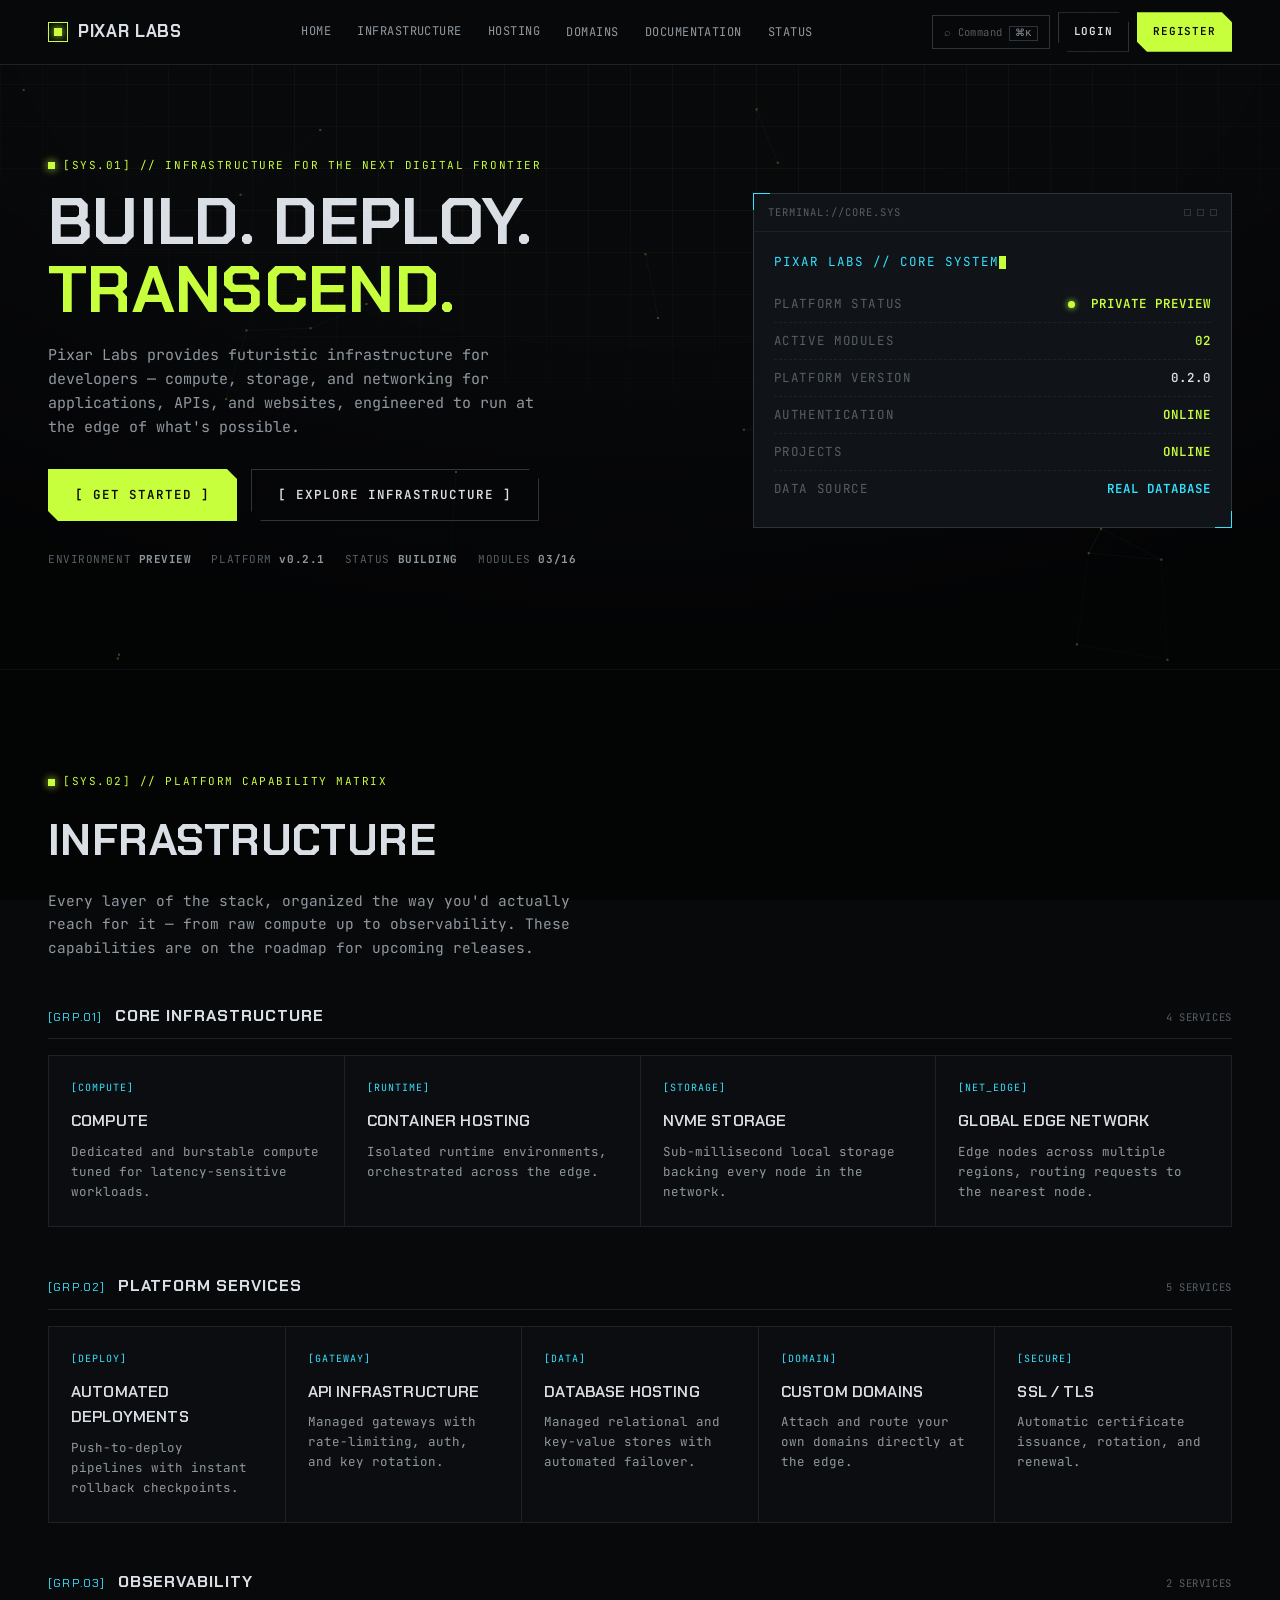
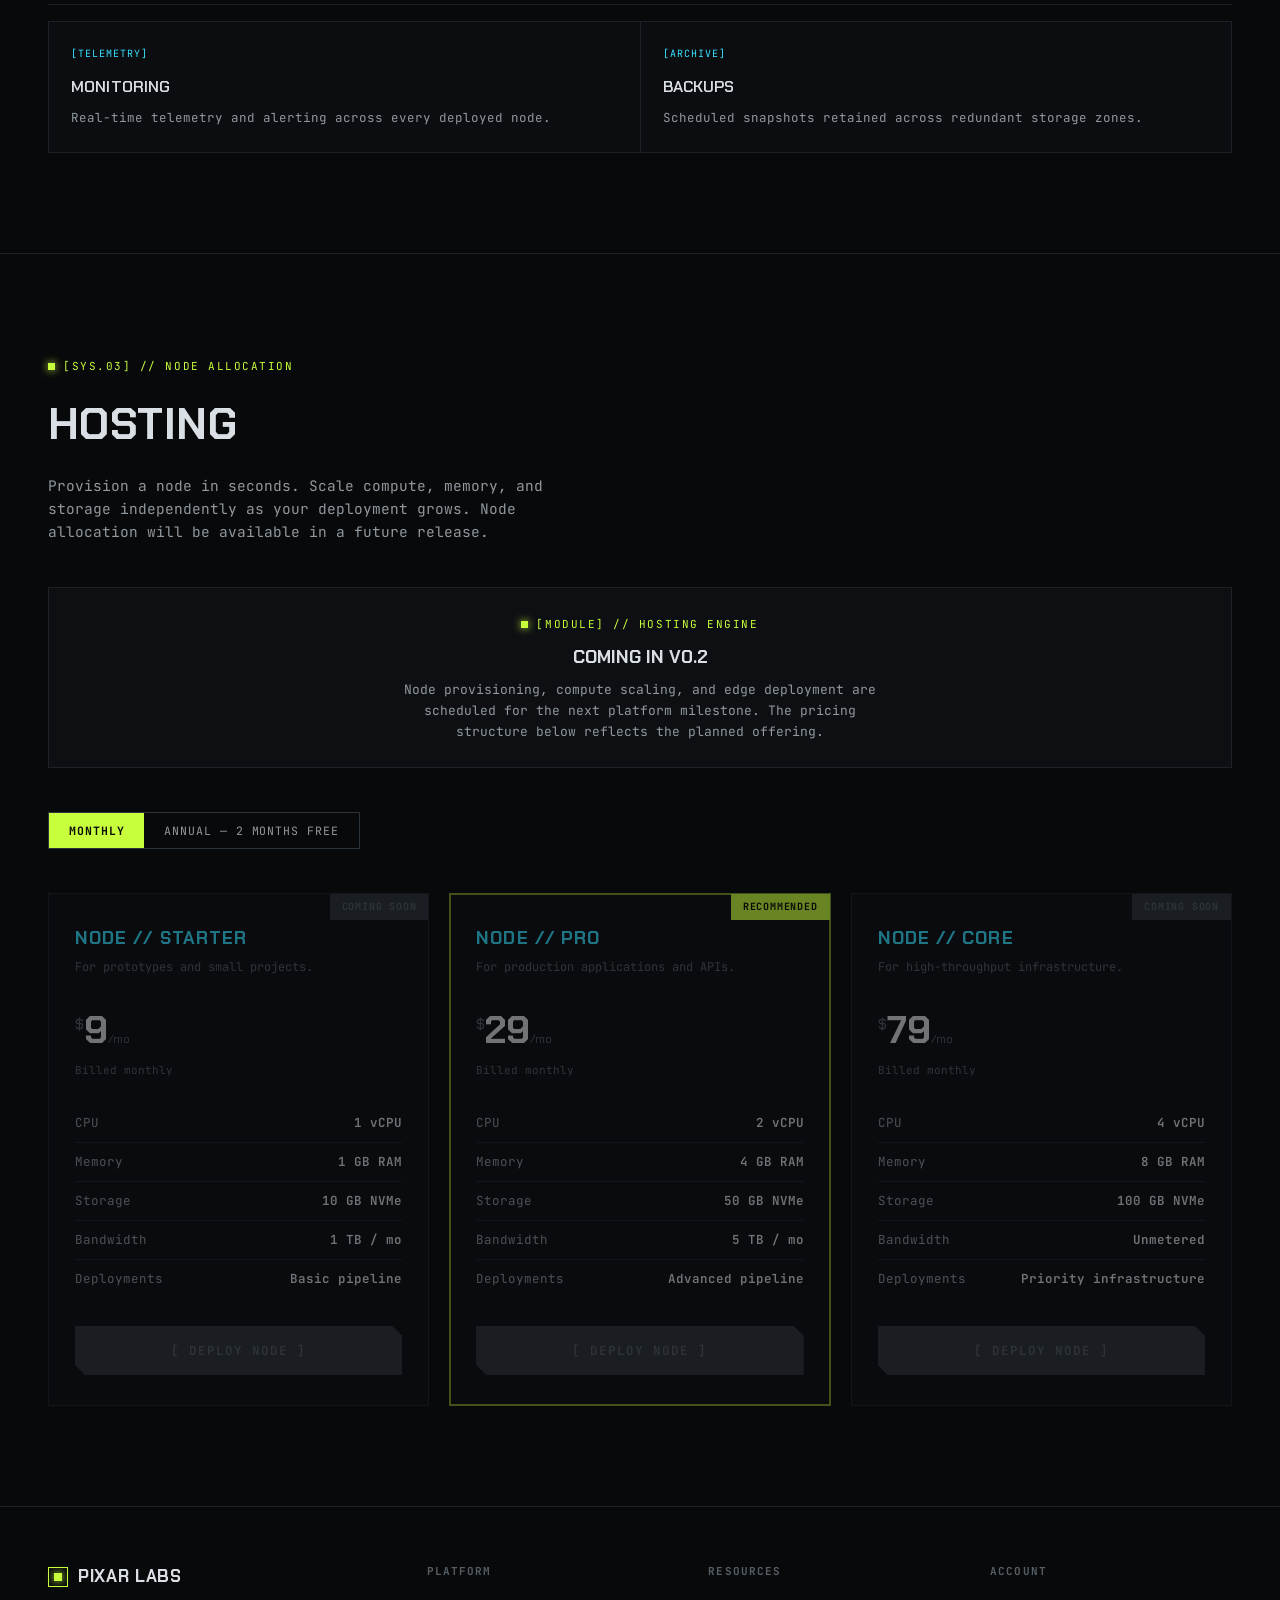
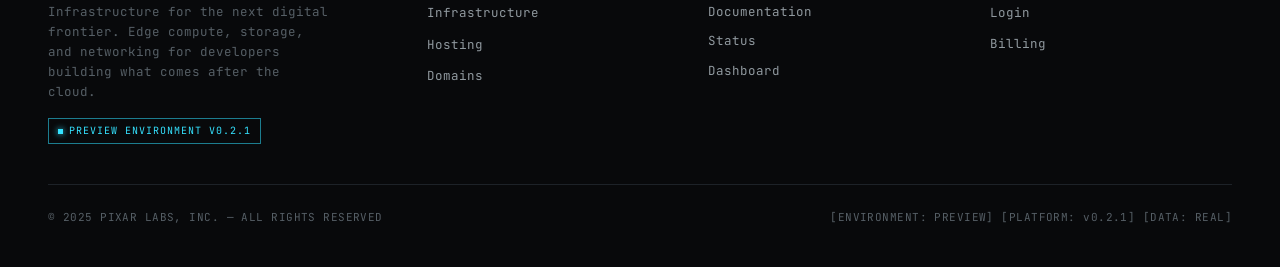
==== commit 54e6dd50: "Pixar Labs v0.2.1 — project management foundation + env vars" ====
--- a/public/index.html
+++ b/public/index.html
@@ -72,7 +72,7 @@
       </div>
       <div class="hero-meta">
         <span>ENVIRONMENT <b>PREVIEW</b></span>
-        <span>PLATFORM <b>v0.2.0</b></span>
+        <span>PLATFORM <b>v0.2.1</b></span>
         <span>STATUS <b>BUILDING</b></span>
         <span>MODULES <b>03/16</b></span>
       </div>
@@ -136,7 +136,7 @@
       <div class="footer-brand">
         <div class="logo"><span class="mark"></span> Pixar Labs</div>
         <p>Infrastructure for the next digital frontier. Edge compute, storage, and networking for developers building what comes after the cloud.</p>
-        <div class="env-tag" style="margin-top:16px;">Preview Environment v0.2.0</div>
+        <div class="env-tag" style="margin-top:16px;">Preview Environment v0.2.1</div>
       </div>
       <div>
         <h4>Platform</h4>
@@ -158,7 +158,7 @@
     </div>
     <div class="footer-bottom">
       <span>© 2025 PIXAR LABS, INC. — ALL RIGHTS RESERVED</span>
-      <span>[ENVIRONMENT: PREVIEW] [PLATFORM: v0.2.0] [DATA: REAL]</span>
+      <span>[ENVIRONMENT: PREVIEW] [PLATFORM: v0.2.1] [DATA: REAL]</span>
     </div>
   </div>
 </footer>
